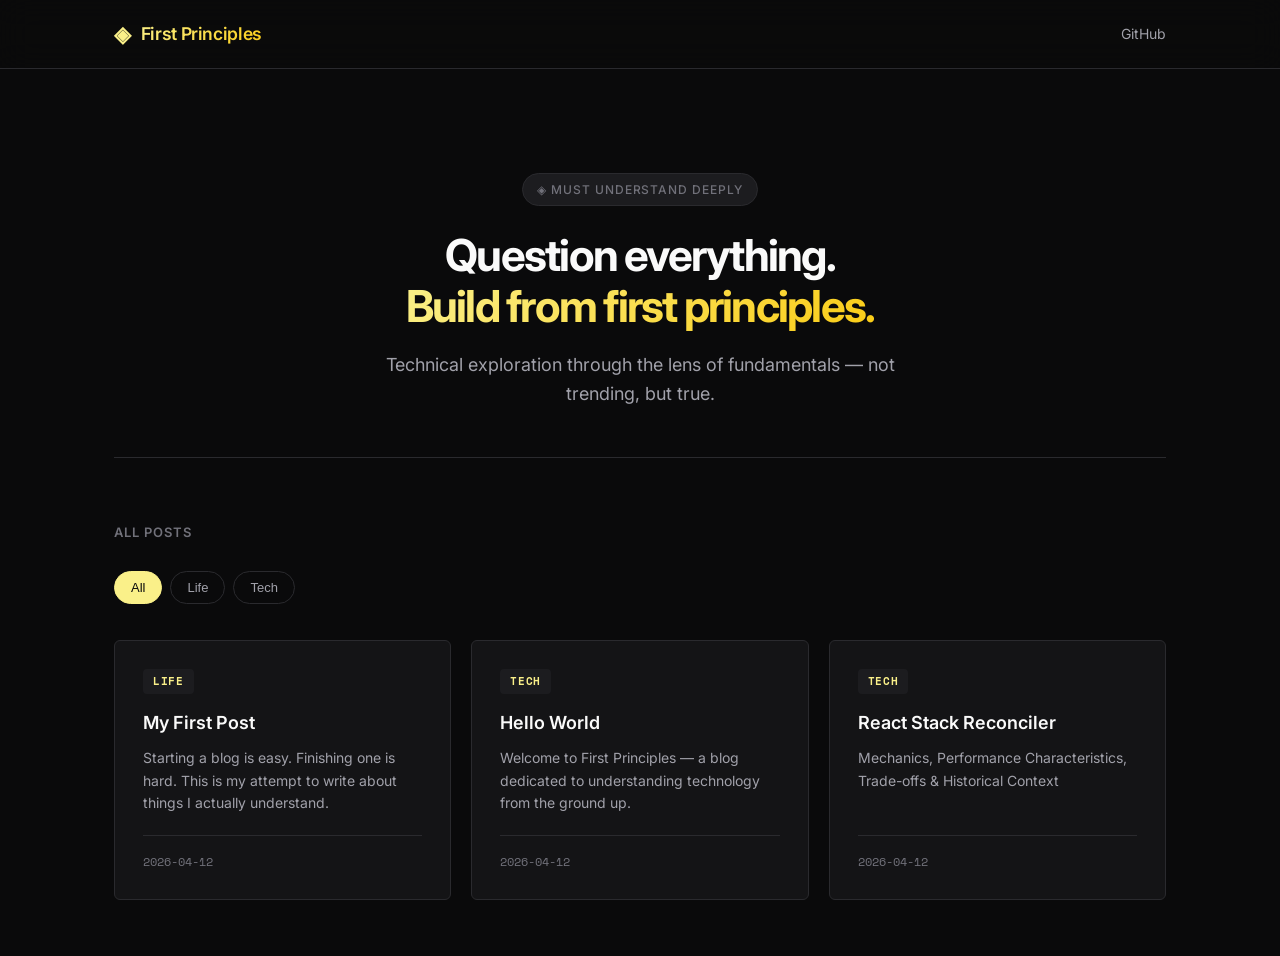
==== index.html @ 399dceea "Update code" ====
<!DOCTYPE html>
<html lang="en">
<head>
  <meta charset="UTF-8">
  <meta name="viewport" content="width=device-width, initial-scale=1.0">
  <title>First Principles — Deep Dive Blog</title>
  <link rel="preconnect" href="https://fonts.googleapis.com">
  <link rel="preconnect" href="https://fonts.gstatic.com" crossorigin>
  <link href="https://fonts.googleapis.com/css2?family=Inter:wght@400;500;600;700&family=Space+Mono:wght@400;700&display=swap" rel="stylesheet">
  <style>
    :root {
      --bg-primary: #0a0a0b;
      --bg-secondary: #141416;
      --bg-tertiary: #1c1c1f;
      --border-color: #2a2a2e;
      --text-primary: #fafafa;
      --text-secondary: #a1a1aa;
      --text-muted: #71717a;
      --accent: #faf089;
      --accent-secondary: #facc15;
      --radius: 6px;
      --transition: 0.2s ease;
    }
    * { box-sizing: border-box; margin: 0; padding: 0; }
    body {
      font-family: 'Inter', -apple-system, BlinkMacSystemFont, sans-serif;
      background: var(--bg-primary);
      color: var(--text-primary);
      line-height: 1.6;
      min-height: 100vh;
    }
    a { color: inherit; text-decoration: none; }

    header {
      background: rgba(10, 10, 11, 0.8);
      border-bottom: 1px solid var(--border-color);
      padding: 16px 0;
      position: sticky;
      top: 0;
      z-index: 100;
      backdrop-filter: blur(16px);
    }
    .header-inner {
      max-width: 1100px;
      margin: 0 auto;
      padding: 0 24px;
      display: flex;
      align-items: center;
      justify-content: space-between;
    }
    .logo {
      display: flex;
      align-items: center;
      gap: 10px;
      font-size: 1.1rem;
      font-weight: 600;
      letter-spacing: -0.02em;
    }
    .logo-icon {
      font-size: 1.4rem;
      color: var(--accent);
    }
    .logo-text {
      background: linear-gradient(135deg, var(--accent) 0%, var(--accent-secondary) 100%);
      -webkit-background-clip: text;
      -webkit-text-fill-color: transparent;
      background-clip: text;
    }
    .nav-links {
      display: flex;
      gap: 24px;
    }
    .nav-links a {
      font-size: 0.875rem;
      color: var(--text-secondary);
      transition: var(--transition);
    }
    .nav-links a:hover {
      color: var(--text-primary);
    }

    main {
      max-width: 1100px;
      margin: 0 auto;
      padding: 56px 24px;
    }

    .hero {
      text-align: center;
      margin-bottom: 64px;
      padding: 48px 0;
      border-bottom: 1px solid var(--border-color);
    }
    .hero-tag {
      display: inline-flex;
      align-items: center;
      gap: 8px;
      padding: 6px 14px;
      background: var(--bg-tertiary);
      border: 1px solid var(--border-color);
      border-radius: 100px;
      font-size: 0.75rem;
      font-weight: 500;
      color: var(--text-muted);
      text-transform: uppercase;
      letter-spacing: 0.08em;
      margin-bottom: 24px;
    }
    .hero h1 {
      font-size: 2.75rem;
      font-weight: 700;
      letter-spacing: -0.04em;
      line-height: 1.15;
      margin-bottom: 20px;
    }
    .hero h1 .highlight {
      background: linear-gradient(135deg, var(--accent) 0%, var(--accent-secondary) 100%);
      -webkit-background-clip: text;
      -webkit-text-fill-color: transparent;
      background-clip: text;
    }
    .hero p {
      color: var(--text-secondary);
      font-size: 1.125rem;
      max-width: 520px;
      margin: 0 auto;
    }

    .section-header {
      display: flex;
      align-items: center;
      justify-content: space-between;
      margin-bottom: 28px;
    }
    .section-header h2 {
      font-size: 0.8125rem;
      font-weight: 600;
      color: var(--text-muted);
      text-transform: uppercase;
      letter-spacing: 0.08em;
    }

    .filters {
      display: flex;
      flex-wrap: wrap;
      gap: 8px;
      margin-bottom: 36px;
    }
    .filter-btn {
      padding: 8px 16px;
      border: 1px solid var(--border-color);
      background: transparent;
      color: var(--text-secondary);
      border-radius: 100px;
      cursor: pointer;
      font-size: 0.8125rem;
      font-weight: 500;
      transition: var(--transition);
    }
    .filter-btn:hover {
      border-color: var(--text-secondary);
      color: var(--text-primary);
    }
    .filter-btn.active {
      background: var(--accent);
      border-color: var(--accent);
      color: var(--bg-primary);
    }

    .posts-grid {
      display: grid;
      grid-template-columns: repeat(auto-fill, minmax(320px, 1fr));
      gap: 20px;
    }

    .post-card {
      background: var(--bg-secondary);
      border: 1px solid var(--border-color);
      border-radius: var(--radius);
      padding: 28px;
      display: flex;
      flex-direction: column;
      transition: var(--transition);
      position: relative;
      cursor: pointer;
    }
    .post-card::after {
      content: '→';
      position: absolute;
      right: 24px;
      bottom: 28px;
      font-size: 1.25rem;
      color: var(--accent);
      opacity: 0;
      transform: translateX(-8px);
      transition: var(--transition);
    }
    .post-card:hover {
      border-color: var(--accent);
      transform: translateY(-2px);
    }
    .post-card:hover::after {
      opacity: 1;
      transform: translateX(0);
    }

    .post-card .category {
      display: inline-flex;
      align-items: center;
      padding: 4px 10px;
      background: var(--bg-tertiary);
      border-radius: 4px;
      font-size: 0.6875rem;
      font-weight: 600;
      color: var(--accent);
      text-transform: uppercase;
      letter-spacing: 0.06em;
      width: fit-content;
      margin-bottom: 16px;
      font-family: 'Space Mono', monospace;
    }
    .post-card h2 {
      font-size: 1.125rem;
      font-weight: 600;
      line-height: 1.4;
      margin-bottom: 12px;
      display: -webkit-box;
      -webkit-line-clamp: 2;
      -webkit-box-orient: vertical;
      overflow: hidden;
    }
    .post-card .excerpt {
      color: var(--text-secondary);
      font-size: 0.875rem;
      display: -webkit-box;
      -webkit-line-clamp: 3;
      -webkit-box-orient: vertical;
      overflow: hidden;
      flex-grow: 1;
    }
    .post-card .meta {
      display: flex;
      align-items: center;
      margin-top: 20px;
      padding-top: 16px;
      border-top: 1px solid var(--border-color);
      font-size: 0.75rem;
      color: var(--text-muted);
      font-family: 'Space Mono', monospace;
    }

    .empty-state {
      text-align: center;
      padding: 80px 20px;
      color: var(--text-muted);
    }

    footer {
      text-align: center;
      padding: 40px 24px;
      border-top: 1px solid var(--border-color);
      color: var(--text-muted);
      font-size: 0.8125rem;
    }

    @media (max-width: 640px) {
      .hero h1 { font-size: 1.875rem; }
      .posts-grid { grid-template-columns: 1fr; }
    }
  </style>

  <!-- Favicon (browser tab icon) -->
    <link rel="icon" href="icons/favicon.ico" type="image/x-icon" />
    <link rel="shortcut icon" href="icons/favicon.ico" type="image/x-icon" />

    <!-- PNG favicon alternatives (better for modern browsers) -->
    <link
      rel="icon"
      type="image/png"
      sizes="32x32"
      href="icons/favicon-32x32.png"
    />
    <link
      rel="icon"
      type="image/png"
      sizes="16x16"
      href="icons/favicon-16x16.png"
    />

    <!-- Apple Touch Icon (when saved to iOS home screen) -->
    <link
      rel="apple-touch-icon"
      sizes="180x180"
      href="icons/apple-touch-icon.png"
    />

    <!-- Android / PWA Icon -->
    <link rel="manifest" href="site.webmanifest" />
    <meta name="theme-color" content="#ffffff" />
</head>
<body>
  <header>
    <div class="header-inner">
      <a href="index.html" class="logo" data-link>
        <span class="logo-icon">◈</span>
        <span class="logo-text">First Principles</span>
      </a>
      <nav class="nav-links">
        <a href="https://github.com/TriBien" target="_blank" rel="noopener">GitHub</a>
      </nav>
    </div>
  </header>

  <main id="main"></main>

  <div id="footer"></div>

  <script src="posts.js"></script>
  <script>
    const POSTS = window.POSTS || [];
    const mainEl = document.getElementById('main');
    const categories = ['all', ...new Set(POSTS.map(p => p.category))];

    const state = {
      category: 'all',
      slug: null
    };

    function getPostBySlug(slug) {
      return POSTS.find(p => p.slug === slug);
    }

    function buildUrl(slug) {
      return slug ? `index.html?post=${slug}` : 'index.html';
    }

    function parseUrl() {
      const params = new URLSearchParams(window.location.search);
      return params.get('post');
    }

    async function loadPost(slug) {
      const post = getPostBySlug(slug);
      if (!post) {
        mainEl.innerHTML = '<div class="empty-state">Post not found</div>';
        return;
      }

      try {
        const response = await fetch(post.url);
        const html = await response.text();
        mainEl.innerHTML = html;
        window.scrollTo(0, 0);
      } catch (err) {
        mainEl.innerHTML = '<div class="empty-state">Failed to load post</div>';
        console.error('Load post error:', err);
      }
    }

    function renderFilters() {
      const filtersEl = document.getElementById('filters') || document.createElement('div');
      filtersEl.className = 'filters';
      filtersEl.id = 'filters';
      filtersEl.innerHTML = categories.map(c => 
        `<button class="filter-btn ${c === state.category ? 'active' : ''}" data-category="${c}">${c === 'all' ? 'All' : c}</button>`
      ).join('');
      filtersEl.addEventListener('click', handleFilterClick);
      return filtersEl;
    }

    function renderGrid() {
      const gridEl = document.createElement('div');
      gridEl.className = 'posts-grid';
      gridEl.id = 'grid';

      const filtered = state.category === 'all' 
        ? POSTS 
        : POSTS.filter(p => p.category === state.category);

      if (filtered.length === 0) {
        gridEl.innerHTML = '<div class="empty-state">No posts found</div>';
      } else {
        gridEl.innerHTML = filtered.map(post => `
          <div class="post-card" data-slug="${post.slug}">
            <span class="category">${post.category}</span>
            <h2>${post.title}</h2>
            <p class="excerpt">${post.excerpt || ''}</p>
            <div class="meta">${post.date}</div>
          </div>
        `).join('');
      }
      return gridEl;
    }

    function renderHome() {
      const hero = document.createElement('div');
      hero.className = 'hero';
      hero.innerHTML = `
        <div class="hero-tag">◈ Must Understand Deeply</div>
        <h1>Question everything.<br><span class="highlight">Build from first principles.</span></h1>
        <p>Technical exploration through the lens of fundamentals — not trending, but true.</p>
      `;

      const sectionHeader = document.createElement('div');
      sectionHeader.className = 'section-header';
      sectionHeader.innerHTML = '<h2>All Posts</h2>';

      mainEl.innerHTML = '';
      mainEl.appendChild(hero);
      mainEl.appendChild(sectionHeader);
      mainEl.appendChild(renderFilters());
      mainEl.appendChild(renderGrid());
    }

    function handleFilterClick(e) {
      if (!e.target.classList.contains('filter-btn')) return;
      state.category = e.target.dataset.category;
      renderHome();
    }

    function handleRouteChange() {
      const slug = parseUrl();
      state.slug = slug;
      if (slug) {
        loadPost(slug);
      } else {
        renderHome();
      }
    }

    document.addEventListener('click', (e) => {
      const logoLink = e.target.closest('.logo');
      if (logoLink) {
        e.preventDefault();
        history.pushState(null, '', buildUrl(null));
        state.category = 'all';
        handleRouteChange();
        return;
      }

      const postCard = e.target.closest('.post-card');
      if (postCard) {
        e.preventDefault();
        const slug = postCard.dataset.slug;
        history.pushState(null, '', buildUrl(slug));
        state.slug = slug;
        loadPost(slug);
      }

      const backLink = e.target.closest('.back-link');
      if (backLink) {
        e.preventDefault();
        history.pushState(null, '', buildUrl(null));
        state.slug = null;
        renderHome();
      }
    });

    window.addEventListener('popstate', handleRouteChange);

    handleRouteChange();
  </script>
</body>
</html>
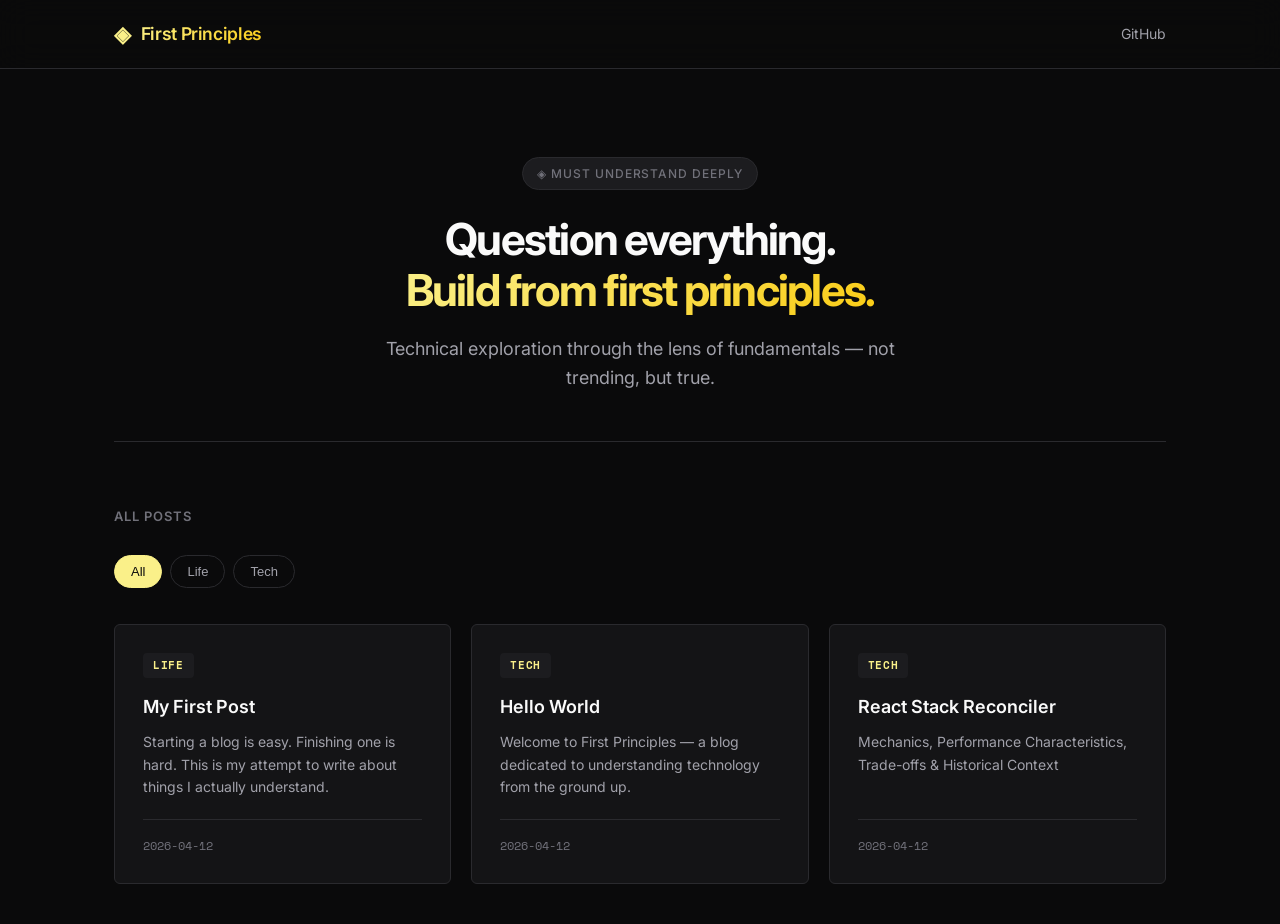
==== commit b8260731: "Remove useless files" ====
--- a/index.html
+++ b/index.html
@@ -1,275 +1,427 @@
-<!DOCTYPE html>
+<!doctype html>
 <html lang="en">
-<head>
-  <meta charset="UTF-8">
-  <meta name="viewport" content="width=device-width, initial-scale=1.0">
-  <title>First Principles — Deep Dive Blog</title>
-  <link rel="preconnect" href="https://fonts.googleapis.com">
-  <link rel="preconnect" href="https://fonts.gstatic.com" crossorigin>
-  <link href="https://fonts.googleapis.com/css2?family=Inter:wght@400;500;600;700&family=Space+Mono:wght@400;700&display=swap" rel="stylesheet">
-  <style>
-    :root {
-      --bg-primary: #0a0a0b;
-      --bg-secondary: #141416;
-      --bg-tertiary: #1c1c1f;
-      --border-color: #2a2a2e;
-      --text-primary: #fafafa;
-      --text-secondary: #a1a1aa;
-      --text-muted: #71717a;
-      --accent: #faf089;
-      --accent-secondary: #facc15;
-      --radius: 6px;
-      --transition: 0.2s ease;
-    }
-    * { box-sizing: border-box; margin: 0; padding: 0; }
-    body {
-      font-family: 'Inter', -apple-system, BlinkMacSystemFont, sans-serif;
-      background: var(--bg-primary);
-      color: var(--text-primary);
-      line-height: 1.6;
-      min-height: 100vh;
-    }
-    a { color: inherit; text-decoration: none; }
-
-    header {
-      background: rgba(10, 10, 11, 0.8);
-      border-bottom: 1px solid var(--border-color);
-      padding: 16px 0;
-      position: sticky;
-      top: 0;
-      z-index: 100;
-      backdrop-filter: blur(16px);
-    }
-    .header-inner {
-      max-width: 1100px;
-      margin: 0 auto;
-      padding: 0 24px;
-      display: flex;
-      align-items: center;
-      justify-content: space-between;
-    }
-    .logo {
-      display: flex;
-      align-items: center;
-      gap: 10px;
-      font-size: 1.1rem;
-      font-weight: 600;
-      letter-spacing: -0.02em;
-    }
-    .logo-icon {
-      font-size: 1.4rem;
-      color: var(--accent);
-    }
-    .logo-text {
-      background: linear-gradient(135deg, var(--accent) 0%, var(--accent-secondary) 100%);
-      -webkit-background-clip: text;
-      -webkit-text-fill-color: transparent;
-      background-clip: text;
-    }
-    .nav-links {
-      display: flex;
-      gap: 24px;
-    }
-    .nav-links a {
-      font-size: 0.875rem;
-      color: var(--text-secondary);
-      transition: var(--transition);
-    }
-    .nav-links a:hover {
-      color: var(--text-primary);
-    }
-
-    main {
-      max-width: 1100px;
-      margin: 0 auto;
-      padding: 56px 24px;
-    }
-
-    .hero {
-      text-align: center;
-      margin-bottom: 64px;
-      padding: 48px 0;
-      border-bottom: 1px solid var(--border-color);
-    }
-    .hero-tag {
-      display: inline-flex;
-      align-items: center;
-      gap: 8px;
-      padding: 6px 14px;
-      background: var(--bg-tertiary);
-      border: 1px solid var(--border-color);
-      border-radius: 100px;
-      font-size: 0.75rem;
-      font-weight: 500;
-      color: var(--text-muted);
-      text-transform: uppercase;
-      letter-spacing: 0.08em;
-      margin-bottom: 24px;
-    }
-    .hero h1 {
-      font-size: 2.75rem;
-      font-weight: 700;
-      letter-spacing: -0.04em;
-      line-height: 1.15;
-      margin-bottom: 20px;
-    }
-    .hero h1 .highlight {
-      background: linear-gradient(135deg, var(--accent) 0%, var(--accent-secondary) 100%);
-      -webkit-background-clip: text;
-      -webkit-text-fill-color: transparent;
-      background-clip: text;
-    }
-    .hero p {
-      color: var(--text-secondary);
-      font-size: 1.125rem;
-      max-width: 520px;
-      margin: 0 auto;
-    }
-
-    .section-header {
-      display: flex;
-      align-items: center;
-      justify-content: space-between;
-      margin-bottom: 28px;
-    }
-    .section-header h2 {
-      font-size: 0.8125rem;
-      font-weight: 600;
-      color: var(--text-muted);
-      text-transform: uppercase;
-      letter-spacing: 0.08em;
-    }
-
-    .filters {
-      display: flex;
-      flex-wrap: wrap;
-      gap: 8px;
-      margin-bottom: 36px;
-    }
-    .filter-btn {
-      padding: 8px 16px;
-      border: 1px solid var(--border-color);
-      background: transparent;
-      color: var(--text-secondary);
-      border-radius: 100px;
-      cursor: pointer;
-      font-size: 0.8125rem;
-      font-weight: 500;
-      transition: var(--transition);
-    }
-    .filter-btn:hover {
-      border-color: var(--text-secondary);
-      color: var(--text-primary);
-    }
-    .filter-btn.active {
-      background: var(--accent);
-      border-color: var(--accent);
-      color: var(--bg-primary);
-    }
-
-    .posts-grid {
-      display: grid;
-      grid-template-columns: repeat(auto-fill, minmax(320px, 1fr));
-      gap: 20px;
-    }
-
-    .post-card {
-      background: var(--bg-secondary);
-      border: 1px solid var(--border-color);
-      border-radius: var(--radius);
-      padding: 28px;
-      display: flex;
-      flex-direction: column;
-      transition: var(--transition);
-      position: relative;
-      cursor: pointer;
-    }
-    .post-card::after {
-      content: '→';
-      position: absolute;
-      right: 24px;
-      bottom: 28px;
-      font-size: 1.25rem;
-      color: var(--accent);
-      opacity: 0;
-      transform: translateX(-8px);
-      transition: var(--transition);
-    }
-    .post-card:hover {
-      border-color: var(--accent);
-      transform: translateY(-2px);
-    }
-    .post-card:hover::after {
-      opacity: 1;
-      transform: translateX(0);
-    }
-
-    .post-card .category {
-      display: inline-flex;
-      align-items: center;
-      padding: 4px 10px;
-      background: var(--bg-tertiary);
-      border-radius: 4px;
-      font-size: 0.6875rem;
-      font-weight: 600;
-      color: var(--accent);
-      text-transform: uppercase;
-      letter-spacing: 0.06em;
-      width: fit-content;
-      margin-bottom: 16px;
-      font-family: 'Space Mono', monospace;
-    }
-    .post-card h2 {
-      font-size: 1.125rem;
-      font-weight: 600;
-      line-height: 1.4;
-      margin-bottom: 12px;
-      display: -webkit-box;
-      -webkit-line-clamp: 2;
-      -webkit-box-orient: vertical;
-      overflow: hidden;
-    }
-    .post-card .excerpt {
-      color: var(--text-secondary);
-      font-size: 0.875rem;
-      display: -webkit-box;
-      -webkit-line-clamp: 3;
-      -webkit-box-orient: vertical;
-      overflow: hidden;
-      flex-grow: 1;
-    }
-    .post-card .meta {
-      display: flex;
-      align-items: center;
-      margin-top: 20px;
-      padding-top: 16px;
-      border-top: 1px solid var(--border-color);
-      font-size: 0.75rem;
-      color: var(--text-muted);
-      font-family: 'Space Mono', monospace;
-    }
-
-    .empty-state {
-      text-align: center;
-      padding: 80px 20px;
-      color: var(--text-muted);
-    }
-
-    footer {
-      text-align: center;
-      padding: 40px 24px;
-      border-top: 1px solid var(--border-color);
-      color: var(--text-muted);
-      font-size: 0.8125rem;
-    }
-
-    @media (max-width: 640px) {
-      .hero h1 { font-size: 1.875rem; }
-      .posts-grid { grid-template-columns: 1fr; }
-    }
-  </style>
-
-  <!-- Favicon (browser tab icon) -->
+  <head>
+    <meta charset="UTF-8" />
+    <meta name="viewport" content="width=device-width, initial-scale=1.0" />
+    <title>First Principles — Deep Dive Blog</title>
+    <link rel="preconnect" href="https://fonts.googleapis.com" />
+    <link rel="preconnect" href="https://fonts.gstatic.com" crossorigin />
+    <link
+      href="https://fonts.googleapis.com/css2?family=Inter:wght@400;500;600;700&family=Space+Mono:wght@400;700&display=swap"
+      rel="stylesheet"
+    />
+    <style>
+      :root {
+        --bg-primary: #0a0a0b;
+        --bg-secondary: #141416;
+        --bg-tertiary: #1c1c1f;
+        --border-color: #2a2a2e;
+        --text-primary: #fafafa;
+        --text-secondary: #a1a1aa;
+        --text-muted: #71717a;
+        --accent: #faf089;
+        --accent-secondary: #facc15;
+        --radius: 6px;
+        --transition: 0.2s ease;
+      }
+      * {
+        box-sizing: border-box;
+        margin: 0;
+        padding: 0;
+      }
+      body {
+        font-family:
+          "Inter",
+          -apple-system,
+          BlinkMacSystemFont,
+          sans-serif;
+        background: var(--bg-primary);
+        color: var(--text-primary);
+        line-height: 1.6;
+        min-height: 100vh;
+      }
+      a {
+        color: inherit;
+        text-decoration: none;
+      }
+
+      header {
+        background: rgba(10, 10, 11, 0.8);
+        border-bottom: 1px solid var(--border-color);
+        padding: 16px 0;
+        position: sticky;
+        top: 0;
+        z-index: 100;
+        backdrop-filter: blur(16px);
+      }
+      .header-inner {
+        max-width: 1100px;
+        margin: 0 auto;
+        padding: 0 24px;
+        display: flex;
+        align-items: center;
+        justify-content: space-between;
+      }
+      .logo {
+        display: flex;
+        align-items: center;
+        gap: 10px;
+        font-size: 1.1rem;
+        font-weight: 600;
+        letter-spacing: -0.02em;
+      }
+      .logo-icon {
+        font-size: 1.4rem;
+        color: var(--accent);
+      }
+      .logo-text {
+        background: linear-gradient(
+          135deg,
+          var(--accent) 0%,
+          var(--accent-secondary) 100%
+        );
+        -webkit-background-clip: text;
+        -webkit-text-fill-color: transparent;
+        background-clip: text;
+      }
+      .nav-links {
+        display: flex;
+        gap: 24px;
+      }
+      .nav-links a {
+        font-size: 0.875rem;
+        color: var(--text-secondary);
+        transition: var(--transition);
+      }
+      .nav-links a:hover {
+        color: var(--text-primary);
+      }
+
+      main {
+        max-width: 1100px;
+        margin: 0 auto;
+        padding: 56px 24px;
+      }
+
+      .hero {
+        text-align: center;
+        margin-bottom: 64px;
+        padding: 48px 0;
+        border-bottom: 1px solid var(--border-color);
+      }
+      .hero-tag {
+        display: inline-flex;
+        align-items: center;
+        gap: 8px;
+        padding: 6px 14px;
+        background: var(--bg-tertiary);
+        border: 1px solid var(--border-color);
+        border-radius: 100px;
+        font-size: 0.75rem;
+        font-weight: 500;
+        color: var(--text-muted);
+        text-transform: uppercase;
+        letter-spacing: 0.08em;
+        margin-bottom: 24px;
+      }
+      .hero h1 {
+        font-size: 2.75rem;
+        font-weight: 700;
+        letter-spacing: -0.04em;
+        line-height: 1.15;
+        margin-bottom: 20px;
+      }
+      .hero h1 .highlight {
+        background: linear-gradient(
+          135deg,
+          var(--accent) 0%,
+          var(--accent-secondary) 100%
+        );
+        -webkit-background-clip: text;
+        -webkit-text-fill-color: transparent;
+        background-clip: text;
+      }
+      .hero p {
+        color: var(--text-secondary);
+        font-size: 1.125rem;
+        max-width: 520px;
+        margin: 0 auto;
+      }
+
+      .section-header {
+        display: flex;
+        align-items: center;
+        justify-content: space-between;
+        margin-bottom: 28px;
+      }
+      .section-header h2 {
+        font-size: 0.8125rem;
+        font-weight: 600;
+        color: var(--text-muted);
+        text-transform: uppercase;
+        letter-spacing: 0.08em;
+      }
+
+      .filters {
+        display: flex;
+        flex-wrap: wrap;
+        gap: 8px;
+        margin-bottom: 36px;
+      }
+      .filter-btn {
+        padding: 8px 16px;
+        border: 1px solid var(--border-color);
+        background: transparent;
+        color: var(--text-secondary);
+        border-radius: 100px;
+        cursor: pointer;
+        font-size: 0.8125rem;
+        font-weight: 500;
+        transition: var(--transition);
+      }
+      .filter-btn:hover {
+        border-color: var(--text-secondary);
+        color: var(--text-primary);
+      }
+      .filter-btn.active {
+        background: var(--accent);
+        border-color: var(--accent);
+        color: var(--bg-primary);
+      }
+
+      .posts-grid {
+        display: grid;
+        grid-template-columns: repeat(auto-fill, minmax(320px, 1fr));
+        gap: 20px;
+      }
+
+      .post-card {
+        background: var(--bg-secondary);
+        border: 1px solid var(--border-color);
+        border-radius: var(--radius);
+        padding: 28px;
+        display: flex;
+        flex-direction: column;
+        transition: var(--transition);
+        position: relative;
+        cursor: pointer;
+      }
+      .post-card::after {
+        content: "→";
+        position: absolute;
+        right: 24px;
+        bottom: 28px;
+        font-size: 1.25rem;
+        color: var(--accent);
+        opacity: 0;
+        transform: translateX(-8px);
+        transition: var(--transition);
+      }
+      .post-card:hover {
+        border-color: var(--accent);
+        transform: translateY(-2px);
+      }
+      .post-card:hover::after {
+        opacity: 1;
+        transform: translateX(0);
+      }
+
+      .post-card .category {
+        display: inline-flex;
+        align-items: center;
+        padding: 4px 10px;
+        background: var(--bg-tertiary);
+        border-radius: 4px;
+        font-size: 0.6875rem;
+        font-weight: 600;
+        color: var(--accent);
+        text-transform: uppercase;
+        letter-spacing: 0.06em;
+        width: fit-content;
+        margin-bottom: 16px;
+        font-family: "Space Mono", monospace;
+      }
+      .post-card h2 {
+        font-size: 1.125rem;
+        font-weight: 600;
+        line-height: 1.4;
+        margin-bottom: 12px;
+        display: -webkit-box;
+        -webkit-line-clamp: 2;
+        -webkit-box-orient: vertical;
+        overflow: hidden;
+      }
+      .post-card .excerpt {
+        color: var(--text-secondary);
+        font-size: 0.875rem;
+        display: -webkit-box;
+        -webkit-line-clamp: 3;
+        -webkit-box-orient: vertical;
+        overflow: hidden;
+        flex-grow: 1;
+      }
+      .post-card .meta {
+        display: flex;
+        align-items: center;
+        margin-top: 20px;
+        padding-top: 16px;
+        border-top: 1px solid var(--border-color);
+        font-size: 0.75rem;
+        color: var(--text-muted);
+        font-family: "Space Mono", monospace;
+      }
+
+      .empty-state {
+        text-align: center;
+        padding: 80px 20px;
+        color: var(--text-muted);
+      }
+
+      footer {
+        text-align: center;
+        padding: 40px 24px;
+        border-top: 1px solid var(--border-color);
+        color: var(--text-muted);
+        font-size: 0.8125rem;
+      }
+
+      .back-link {
+        display: inline-flex;
+        align-items: center;
+        gap: 8px;
+        margin-bottom: 32px;
+        font-size: 0.875rem;
+        color: var(--text-secondary);
+        transition: color 0.2s;
+      }
+
+      .back-link:hover {
+        color: var(--accent);
+      }
+
+      .post-header {
+        margin-bottom: 40px;
+        padding-bottom: 32px;
+        border-bottom: 1px solid var(--border-color);
+      }
+      .post-header .category {
+        display: inline-flex;
+        align-items: center;
+        padding: 4px 10px;
+        background: var(--bg-tertiary);
+        border-radius: 4px;
+        font-size: 0.6875rem;
+        font-weight: 600;
+        color: var(--accent);
+        text-transform: uppercase;
+        letter-spacing: 0.06em;
+        margin-bottom: 16px;
+        font-family: "Space Mono", monospace;
+      }
+      .post-header h1 {
+        font-size: 2rem;
+        font-weight: 700;
+        letter-spacing: -0.03em;
+        line-height: 1.2;
+        margin-bottom: 16px;
+      }
+      .post-header .meta {
+        display: flex;
+        gap: 16px;
+        font-size: 0.8125rem;
+        color: var(--text-muted);
+        font-family: "Space Mono", monospace;
+      }
+
+      .content {
+        font-size: 1.0625rem;
+        color: var(--text-secondary);
+      }
+      .content p {
+        margin-bottom: 1.5em;
+      }
+      .content h2 {
+        font-size: 1.375rem;
+        font-weight: 600;
+        color: var(--text-primary);
+        margin: 2em 0 1em;
+      }
+      .content h3 {
+        font-size: 1.125rem;
+        font-weight: 600;
+        color: var(--text-primary);
+        margin: 1.5em 0 0.75em;
+      }
+      .content ul,
+      .content ol {
+        margin-bottom: 1.5em;
+        padding-left: 1.5em;
+      }
+      .content li {
+        margin-bottom: 0.5em;
+      }
+      .content code {
+        font-family: "Space Mono", monospace;
+        background: var(--bg-tertiary);
+        padding: 2px 6px;
+        border-radius: 4px;
+        font-size: 0.875em;
+      }
+      .content pre {
+        background: var(--bg-secondary);
+        border: 1px solid var(--border-color);
+        border-radius: var(--radius);
+        padding: 20px;
+        overflow-x: auto;
+        margin: 1.5em 0;
+      }
+      .content pre code {
+        background: none;
+        padding: 0;
+      }
+      .content blockquote {
+        border-left: 3px solid var(--accent);
+        padding-left: 20px;
+        margin: 1.5em 0;
+        font-style: italic;
+        color: var(--text-muted);
+      }
+      .content a {
+        color: var(--accent);
+        border-bottom: 1px solid transparent;
+        transition: border-color 0.2s;
+      }
+      .content a:hover {
+        border-bottom-color: var(--accent);
+      }
+      .content img {
+        max-width: 100%;
+        border-radius: var(--radius);
+        margin: 1.5em 0;
+      }
+      .content hr {
+        border: none;
+        border-top: 1px solid var(--border-color);
+        margin: 2em 0;
+      }
+
+      main {
+        /* max-width: 720px; */
+        margin: 0 auto;
+        padding: 40px 24px;
+      }
+
+      @media (max-width: 640px) {
+        .hero h1 {
+          font-size: 1.875rem;
+        }
+        .posts-grid {
+          grid-template-columns: 1fr;
+        }
+      }
+    </style>
+
+    <!-- Favicon (browser tab icon) -->
     <link rel="icon" href="icons/favicon.ico" type="image/x-icon" />
     <link rel="shortcut icon" href="icons/favicon.ico" type="image/x-icon" />
 
@@ -297,168 +449,182 @@
     <!-- Android / PWA Icon -->
     <link rel="manifest" href="site.webmanifest" />
     <meta name="theme-color" content="#ffffff" />
-</head>
-<body>
-  <header>
-    <div class="header-inner">
-      <a href="index.html" class="logo" data-link>
-        <span class="logo-icon">◈</span>
-        <span class="logo-text">First Principles</span>
-      </a>
-      <nav class="nav-links">
-        <a href="https://github.com/TriBien" target="_blank" rel="noopener">GitHub</a>
-      </nav>
-    </div>
-  </header>
-
-  <main id="main"></main>
-
-  <div id="footer"></div>
-
-  <script src="posts.js"></script>
-  <script>
-    const POSTS = window.POSTS || [];
-    const mainEl = document.getElementById('main');
-    const categories = ['all', ...new Set(POSTS.map(p => p.category))];
-
-    const state = {
-      category: 'all',
-      slug: null
-    };
-
-    function getPostBySlug(slug) {
-      return POSTS.find(p => p.slug === slug);
-    }
-
-    function buildUrl(slug) {
-      return slug ? `index.html?post=${slug}` : 'index.html';
-    }
-
-    function parseUrl() {
-      const params = new URLSearchParams(window.location.search);
-      return params.get('post');
-    }
-
-    async function loadPost(slug) {
-      const post = getPostBySlug(slug);
-      if (!post) {
-        mainEl.innerHTML = '<div class="empty-state">Post not found</div>';
-        return;
-      }
-
-      try {
-        const response = await fetch(post.url);
-        const html = await response.text();
-        mainEl.innerHTML = html;
-        window.scrollTo(0, 0);
-      } catch (err) {
-        mainEl.innerHTML = '<div class="empty-state">Failed to load post</div>';
-        console.error('Load post error:', err);
-      }
-    }
-
-    function renderFilters() {
-      const filtersEl = document.getElementById('filters') || document.createElement('div');
-      filtersEl.className = 'filters';
-      filtersEl.id = 'filters';
-      filtersEl.innerHTML = categories.map(c => 
-        `<button class="filter-btn ${c === state.category ? 'active' : ''}" data-category="${c}">${c === 'all' ? 'All' : c}</button>`
-      ).join('');
-      filtersEl.addEventListener('click', handleFilterClick);
-      return filtersEl;
-    }
-
-    function renderGrid() {
-      const gridEl = document.createElement('div');
-      gridEl.className = 'posts-grid';
-      gridEl.id = 'grid';
-
-      const filtered = state.category === 'all' 
-        ? POSTS 
-        : POSTS.filter(p => p.category === state.category);
-
-      if (filtered.length === 0) {
-        gridEl.innerHTML = '<div class="empty-state">No posts found</div>';
-      } else {
-        gridEl.innerHTML = filtered.map(post => `
+  </head>
+  <body>
+    <header>
+      <div class="header-inner">
+        <a href="index.html" class="logo" data-link>
+          <span class="logo-icon">◈</span>
+          <span class="logo-text">First Principles</span>
+        </a>
+        <nav class="nav-links">
+          <a href="https://github.com/TriBien" target="_blank" rel="noopener"
+            >GitHub</a
+          >
+        </nav>
+      </div>
+    </header>
+
+    <main id="main"></main>
+
+    <div id="footer"></div>
+
+    <script src="posts.js"></script>
+    <script>
+      const POSTS = window.POSTS || [];
+      const mainEl = document.getElementById("main");
+      const categories = ["all", ...new Set(POSTS.map((p) => p.category))];
+
+      const state = {
+        category: "all",
+        slug: null,
+      };
+
+      function getPostBySlug(slug) {
+        return POSTS.find((p) => p.slug === slug);
+      }
+
+      function buildUrl(slug) {
+        return slug ? `./?post=${slug}` : "index.html";
+      }
+
+      function parseUrl() {
+        const params = new URLSearchParams(window.location.search);
+        return params.get("post");
+      }
+
+      async function loadPost(slug) {
+        const post = getPostBySlug(slug);
+        if (!post) {
+          mainEl.innerHTML = '<div class="empty-state">Post not found</div>';
+          return;
+        }
+
+        try {
+          const response = await fetch(post.url);
+          const html = await response.text();
+          mainEl.innerHTML = html;
+          window.scrollTo(0, 0);
+        } catch (err) {
+          mainEl.innerHTML =
+            '<div class="empty-state">Failed to load post</div>';
+          console.error("Load post error:", err);
+        }
+      }
+
+      function renderFilters() {
+        const filtersEl =
+          document.getElementById("filters") || document.createElement("div");
+        filtersEl.className = "filters";
+        filtersEl.id = "filters";
+        filtersEl.innerHTML = categories
+          .map(
+            (c) =>
+              `<button class="filter-btn ${c === state.category ? "active" : ""}" data-category="${c}">${c === "all" ? "All" : c}</button>`,
+          )
+          .join("");
+        filtersEl.addEventListener("click", handleFilterClick);
+        return filtersEl;
+      }
+
+      function renderGrid() {
+        const gridEl = document.createElement("div");
+        gridEl.className = "posts-grid";
+        gridEl.id = "grid";
+
+        const filtered =
+          state.category === "all"
+            ? POSTS
+            : POSTS.filter((p) => p.category === state.category);
+
+        if (filtered.length === 0) {
+          gridEl.innerHTML = '<div class="empty-state">No posts found</div>';
+        } else {
+          gridEl.innerHTML = filtered
+            .map(
+              (post) => `
           <div class="post-card" data-slug="${post.slug}">
             <span class="category">${post.category}</span>
             <h2>${post.title}</h2>
-            <p class="excerpt">${post.excerpt || ''}</p>
+            <p class="excerpt">${post.excerpt || ""}</p>
             <div class="meta">${post.date}</div>
           </div>
-        `).join('');
-      }
-      return gridEl;
-    }
-
-    function renderHome() {
-      const hero = document.createElement('div');
-      hero.className = 'hero';
-      hero.innerHTML = `
+        `,
+            )
+            .join("");
+        }
+        return gridEl;
+      }
+
+      function renderHome() {
+        const hero = document.createElement("div");
+        hero.className = "hero";
+        hero.innerHTML = `
         <div class="hero-tag">◈ Must Understand Deeply</div>
         <h1>Question everything.<br><span class="highlight">Build from first principles.</span></h1>
         <p>Technical exploration through the lens of fundamentals — not trending, but true.</p>
       `;
 
-      const sectionHeader = document.createElement('div');
-      sectionHeader.className = 'section-header';
-      sectionHeader.innerHTML = '<h2>All Posts</h2>';
-
-      mainEl.innerHTML = '';
-      mainEl.appendChild(hero);
-      mainEl.appendChild(sectionHeader);
-      mainEl.appendChild(renderFilters());
-      mainEl.appendChild(renderGrid());
-    }
-
-    function handleFilterClick(e) {
-      if (!e.target.classList.contains('filter-btn')) return;
-      state.category = e.target.dataset.category;
-      renderHome();
-    }
-
-    function handleRouteChange() {
-      const slug = parseUrl();
-      state.slug = slug;
-      if (slug) {
-        loadPost(slug);
-      } else {
+        const sectionHeader = document.createElement("div");
+        sectionHeader.className = "section-header";
+        sectionHeader.innerHTML = "<h2>All Posts</h2>";
+
+        mainEl.innerHTML = "";
+        mainEl.appendChild(hero);
+        mainEl.appendChild(sectionHeader);
+        mainEl.appendChild(renderFilters());
+        mainEl.appendChild(renderGrid());
+      }
+
+      function handleFilterClick(e) {
+        if (!e.target.classList.contains("filter-btn")) return;
+        state.category = e.target.dataset.category;
         renderHome();
       }
-    }
-
-    document.addEventListener('click', (e) => {
-      const logoLink = e.target.closest('.logo');
-      if (logoLink) {
-        e.preventDefault();
-        history.pushState(null, '', buildUrl(null));
-        state.category = 'all';
-        handleRouteChange();
-        return;
-      }
-
-      const postCard = e.target.closest('.post-card');
-      if (postCard) {
-        e.preventDefault();
-        const slug = postCard.dataset.slug;
-        history.pushState(null, '', buildUrl(slug));
+
+      function handleRouteChange() {
+        const slug = parseUrl();
         state.slug = slug;
-        loadPost(slug);
-      }
-
-      const backLink = e.target.closest('.back-link');
-      if (backLink) {
-        e.preventDefault();
-        history.pushState(null, '', buildUrl(null));
-        state.slug = null;
-        renderHome();
-      }
-    });
-
-    window.addEventListener('popstate', handleRouteChange);
-
-    handleRouteChange();
-  </script>
-</body>
-</html>+
+        console.log("slug: ", slug);
+        if (slug) {
+          loadPost(slug);
+        } else {
+          renderHome();
+        }
+      }
+
+      document.addEventListener("click", (e) => {
+        const logoLink = e.target.closest(".logo");
+        if (logoLink) {
+          e.preventDefault();
+          history.pushState(null, "", buildUrl(null));
+          state.category = "all";
+          handleRouteChange();
+          return;
+        }
+
+        const postCard = e.target.closest(".post-card");
+        if (postCard) {
+          e.preventDefault();
+          const slug = postCard.dataset.slug;
+          history.pushState(null, "", buildUrl(slug));
+          state.slug = slug;
+          loadPost(slug);
+        }
+
+        const backLink = e.target.closest(".back-link");
+        if (backLink) {
+          e.preventDefault();
+          history.pushState(null, "", buildUrl(null));
+          state.slug = null;
+          renderHome();
+        }
+      });
+
+      window.addEventListener("popstate", handleRouteChange);
+
+      handleRouteChange();
+    </script>
+  </body>
+</html>
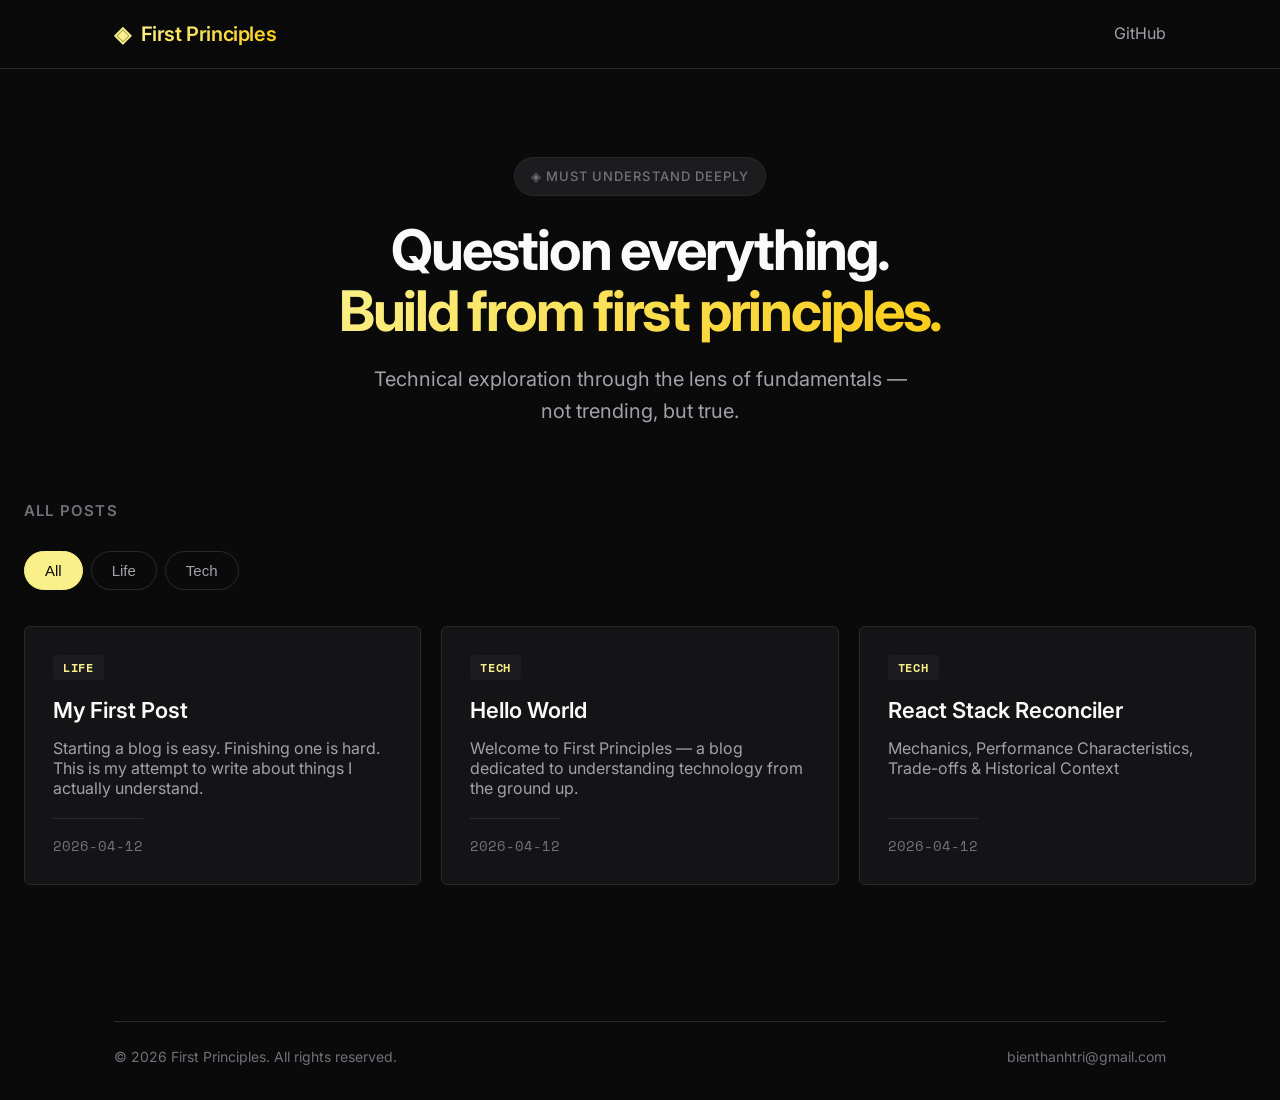
==== commit 3b11b36a: "Update index" ====
--- a/index.html
+++ b/index.html
@@ -23,18 +23,35 @@
         --accent-secondary: #facc15;
         --radius: 6px;
         --transition: 0.2s ease;
+        color-scheme: dark;
       }
       * {
         box-sizing: border-box;
         margin: 0;
         padding: 0;
       }
+      :focus-visible {
+        outline: 2px solid var(--accent);
+        outline-offset: 2px;
+      }
+      
+      @media (prefers-reduced-motion: reduce) {
+        *,
+        *::before,
+        *::after {
+          animation-duration: 0.01ms !important;
+          animation-iteration-count: 1 !important;
+          transition-duration: 0.01ms !important;
+        }
+      }
+      :root {
+        --font-sans: "Inter", -apple-system, BlinkMacSystemFont, sans-serif;
+        --font-mono: "Space Mono", monospace;
+        --base-size: 17px;
+      }
       body {
-        font-family:
-          "Inter",
-          -apple-system,
-          BlinkMacSystemFont,
-          sans-serif;
+        font-family: var(--font-sans);
+        font-size: var(--base-size);
         background: var(--bg-primary);
         color: var(--text-primary);
         line-height: 1.6;
@@ -66,7 +83,7 @@
         display: flex;
         align-items: center;
         gap: 10px;
-        font-size: 1.1rem;
+        font-size: 1.25rem;
         font-weight: 600;
         letter-spacing: -0.02em;
       }
@@ -89,7 +106,7 @@
         gap: 24px;
       }
       .nav-links a {
-        font-size: 0.875rem;
+        font-size: 1rem;
         color: var(--text-secondary);
         transition: var(--transition);
       }
@@ -98,26 +115,25 @@
       }
 
       main {
-        max-width: 1100px;
+        max-width: 1300px;
         margin: 0 auto;
         padding: 56px 24px;
       }
 
       .hero {
         text-align: center;
-        margin-bottom: 64px;
+        margin-bottom: 24px;
         padding: 48px 0;
-        border-bottom: 1px solid var(--border-color);
       }
       .hero-tag {
         display: inline-flex;
         align-items: center;
         gap: 8px;
-        padding: 6px 14px;
+        padding: 8px 16px;
         background: var(--bg-tertiary);
         border: 1px solid var(--border-color);
         border-radius: 100px;
-        font-size: 0.75rem;
+        font-size: 0.8125rem;
         font-weight: 500;
         color: var(--text-muted);
         text-transform: uppercase;
@@ -125,11 +141,12 @@
         margin-bottom: 24px;
       }
       .hero h1 {
-        font-size: 2.75rem;
+        font-size: 3.5rem;
         font-weight: 700;
         letter-spacing: -0.04em;
-        line-height: 1.15;
+        line-height: 1.1;
         margin-bottom: 20px;
+        text-wrap: balance;
       }
       .hero h1 .highlight {
         background: linear-gradient(
@@ -143,8 +160,8 @@
       }
       .hero p {
         color: var(--text-secondary);
-        font-size: 1.125rem;
-        max-width: 520px;
+        font-size: 1.25rem;
+        max-width: 560px;
         margin: 0 auto;
       }
 
@@ -155,7 +172,7 @@
         margin-bottom: 28px;
       }
       .section-header h2 {
-        font-size: 0.8125rem;
+        font-size: 0.9375rem;
         font-weight: 600;
         color: var(--text-muted);
         text-transform: uppercase;
@@ -169,13 +186,13 @@
         margin-bottom: 36px;
       }
       .filter-btn {
-        padding: 8px 16px;
+        padding: 10px 20px;
         border: 1px solid var(--border-color);
         background: transparent;
         color: var(--text-secondary);
         border-radius: 100px;
         cursor: pointer;
-        font-size: 0.8125rem;
+        font-size: 0.9375rem;
         font-weight: 500;
         transition: var(--transition);
       }
@@ -202,9 +219,13 @@
         padding: 28px;
         display: flex;
         flex-direction: column;
-        transition: var(--transition);
+        transition: border-color 0.2s ease, transform 0.2s ease;
         position: relative;
         cursor: pointer;
+        width: 100%;
+        text-align: left;
+        font-family: inherit;
+        color: inherit;
       }
       .post-card::after {
         content: "→";
@@ -232,19 +253,19 @@
         padding: 4px 10px;
         background: var(--bg-tertiary);
         border-radius: 4px;
-        font-size: 0.6875rem;
+        font-size: 0.75rem;
         font-weight: 600;
         color: var(--accent);
         text-transform: uppercase;
         letter-spacing: 0.06em;
         width: fit-content;
         margin-bottom: 16px;
-        font-family: "Space Mono", monospace;
+        font-family: var(--font-mono);
       }
       .post-card h2 {
-        font-size: 1.125rem;
+        font-size: 1.375rem;
         font-weight: 600;
-        line-height: 1.4;
+        line-height: 1.35;
         margin-bottom: 12px;
         display: -webkit-box;
         -webkit-line-clamp: 2;
@@ -253,7 +274,7 @@
       }
       .post-card .excerpt {
         color: var(--text-secondary);
-        font-size: 0.875rem;
+        font-size: 1rem;
         display: -webkit-box;
         -webkit-line-clamp: 3;
         -webkit-box-orient: vertical;
@@ -266,9 +287,9 @@
         margin-top: 20px;
         padding-top: 16px;
         border-top: 1px solid var(--border-color);
-        font-size: 0.75rem;
-        color: var(--text-muted);
-        font-family: "Space Mono", monospace;
+        font-size: 0.875rem;
+        color: var(--text-muted);
+        font-family: var(--font-mono);
       }
 
       .empty-state {
@@ -278,11 +299,83 @@
       }
 
       footer {
-        text-align: center;
-        padding: 40px 24px;
+        max-width: 1100px;
+        margin: 0 auto;
+        padding: 48px 24px 32px;
+      }
+      .footer-inner {
+        display: grid;
+        grid-template-columns: 2fr 1fr 1fr;
+        gap: 48px;
+      }
+      .footer-brand {
+        display: flex;
+        flex-direction: column;
+        gap: 16px;
+      }
+      .footer-brand .logo {
+        font-size: 1.125rem;
+      }
+      .footer-brand p {
+        color: var(--text-muted);
+        font-size: 0.9375rem;
+        line-height: 1.6;
+        max-width: 280px;
+      }
+      .footer-col h4 {
+        font-size: 0.8125rem;
+        font-weight: 600;
+        color: var(--text-secondary);
+        text-transform: uppercase;
+        letter-spacing: 0.06em;
+        margin-bottom: 16px;
+      }
+      .footer-col ul {
+        list-style: none;
+        display: flex;
+        flex-direction: column;
+        gap: 12px;
+      }
+      .footer-col a {
+        color: var(--text-muted);
+        font-size: 0.9375rem;
+        transition: color 0.2s;
+      }
+      .footer-col a:hover {
+        color: var(--accent);
+      }
+      .footer-bottom {
+        display: flex;
+        align-items: center;
+        justify-content: space-between;
+        margin-top: 48px;
+        padding-top: 24px;
         border-top: 1px solid var(--border-color);
-        color: var(--text-muted);
-        font-size: 0.8125rem;
+        font-size: 0.875rem;
+        color: var(--text-muted);
+      }
+      .footer-bottom .social {
+        display: flex;
+        gap: 16px;
+      }
+      .footer-bottom .social a {
+        color: var(--text-muted);
+        font-size: 1.125rem;
+        transition: color 0.2s;
+      }
+      .footer-bottom .social a:hover {
+        color: var(--accent);
+      }
+      @media (max-width: 640px) {
+        .footer-inner {
+          grid-template-columns: 1fr;
+          gap: 32px;
+        }
+        .footer-bottom {
+          flex-direction: column;
+          gap: 16px;
+          text-align: center;
+        }
       }
 
       .back-link {
@@ -310,44 +403,45 @@
         padding: 4px 10px;
         background: var(--bg-tertiary);
         border-radius: 4px;
-        font-size: 0.6875rem;
+        font-size: 0.75rem;
         font-weight: 600;
         color: var(--accent);
         text-transform: uppercase;
         letter-spacing: 0.06em;
         margin-bottom: 16px;
-        font-family: "Space Mono", monospace;
+        font-family: var(--font-mono);
       }
       .post-header h1 {
-        font-size: 2rem;
+        font-size: 2.5rem;
         font-weight: 700;
         letter-spacing: -0.03em;
         line-height: 1.2;
         margin-bottom: 16px;
+        scroll-margin-top: 80px;
       }
       .post-header .meta {
         display: flex;
         gap: 16px;
-        font-size: 0.8125rem;
-        color: var(--text-muted);
-        font-family: "Space Mono", monospace;
+        font-size: 0.9375rem;
+        color: var(--text-muted);
+        font-family: var(--font-mono);
       }
 
       .content {
-        font-size: 1.0625rem;
+        font-size: 1.1875rem;
         color: var(--text-secondary);
       }
       .content p {
         margin-bottom: 1.5em;
       }
       .content h2 {
-        font-size: 1.375rem;
+        font-size: 1.625rem;
         font-weight: 600;
         color: var(--text-primary);
         margin: 2em 0 1em;
       }
       .content h3 {
-        font-size: 1.125rem;
+        font-size: 1.25rem;
         font-weight: 600;
         color: var(--text-primary);
         margin: 1.5em 0 0.75em;
@@ -361,7 +455,7 @@
         margin-bottom: 0.5em;
       }
       .content code {
-        font-family: "Space Mono", monospace;
+        font-family: var(--font-mono);
         background: var(--bg-tertiary);
         padding: 2px 6px;
         border-radius: 4px;
@@ -412,11 +506,23 @@
       }
 
       @media (max-width: 640px) {
+        :root {
+          --base-size: 16px;
+        }
         .hero h1 {
-          font-size: 1.875rem;
+          font-size: 2.25rem;
         }
         .posts-grid {
           grid-template-columns: 1fr;
+        }
+        .post-header h1 {
+          font-size: 1.75rem;
+        }
+        .content {
+          font-size: 1.0625rem;
+        }
+        .nav-links a {
+          font-size: 0.9375rem;
         }
       }
     </style>
@@ -448,13 +554,13 @@
 
     <!-- Android / PWA Icon -->
     <link rel="manifest" href="site.webmanifest" />
-    <meta name="theme-color" content="#ffffff" />
+    <meta name="theme-color" content="#0a0a0b" />
   </head>
   <body>
     <header>
       <div class="header-inner">
-        <a href="index.html" class="logo" data-link>
-          <span class="logo-icon">◈</span>
+        <a href="index.html" class="logo" data-link aria-label="First Principles - Home">
+          <span class="logo-icon" aria-hidden="true">◈</span>
           <span class="logo-text">First Principles</span>
         </a>
         <nav class="nav-links">
@@ -467,7 +573,12 @@
 
     <main id="main"></main>
 
-    <div id="footer"></div>
+    <footer class="footer">
+      <div class="footer-bottom">
+        <span>&copy; 2026 First Principles. All rights reserved.</span>
+        <span>bienthanhtri@gmail.com</span>
+      </div>
+    </footer>
 
     <script src="posts.js"></script>
     <script>
@@ -520,10 +631,9 @@
         filtersEl.innerHTML = categories
           .map(
             (c) =>
-              `<button class="filter-btn ${c === state.category ? "active" : ""}" data-category="${c}">${c === "all" ? "All" : c}</button>`,
+              `<button class="filter-btn ${c === state.category ? "active" : ""}" data-category="${c}" aria-pressed="${c === state.category}">${c === "all" ? "All" : c}</button>`,
           )
           .join("");
-        filtersEl.addEventListener("click", handleFilterClick);
         return filtersEl;
       }
 
@@ -543,12 +653,12 @@
           gridEl.innerHTML = filtered
             .map(
               (post) => `
-          <div class="post-card" data-slug="${post.slug}">
+          <button class="post-card" data-slug="${post.slug}">
             <span class="category">${post.category}</span>
             <h2>${post.title}</h2>
             <p class="excerpt">${post.excerpt || ""}</p>
             <div class="meta">${post.date}</div>
-          </div>
+          </button>
         `,
             )
             .join("");
@@ -576,12 +686,6 @@
         mainEl.appendChild(renderGrid());
       }
 
-      function handleFilterClick(e) {
-        if (!e.target.classList.contains("filter-btn")) return;
-        state.category = e.target.dataset.category;
-        renderHome();
-      }
-
       function handleRouteChange() {
         const slug = parseUrl();
         state.slug = slug;
@@ -613,6 +717,12 @@
           loadPost(slug);
         }
 
+        const filterBtn = e.target.closest(".filter-btn");
+        if (filterBtn) {
+          state.category = filterBtn.dataset.category;
+          renderHome();
+        }
+
         const backLink = e.target.closest(".back-link");
         if (backLink) {
           e.preventDefault();
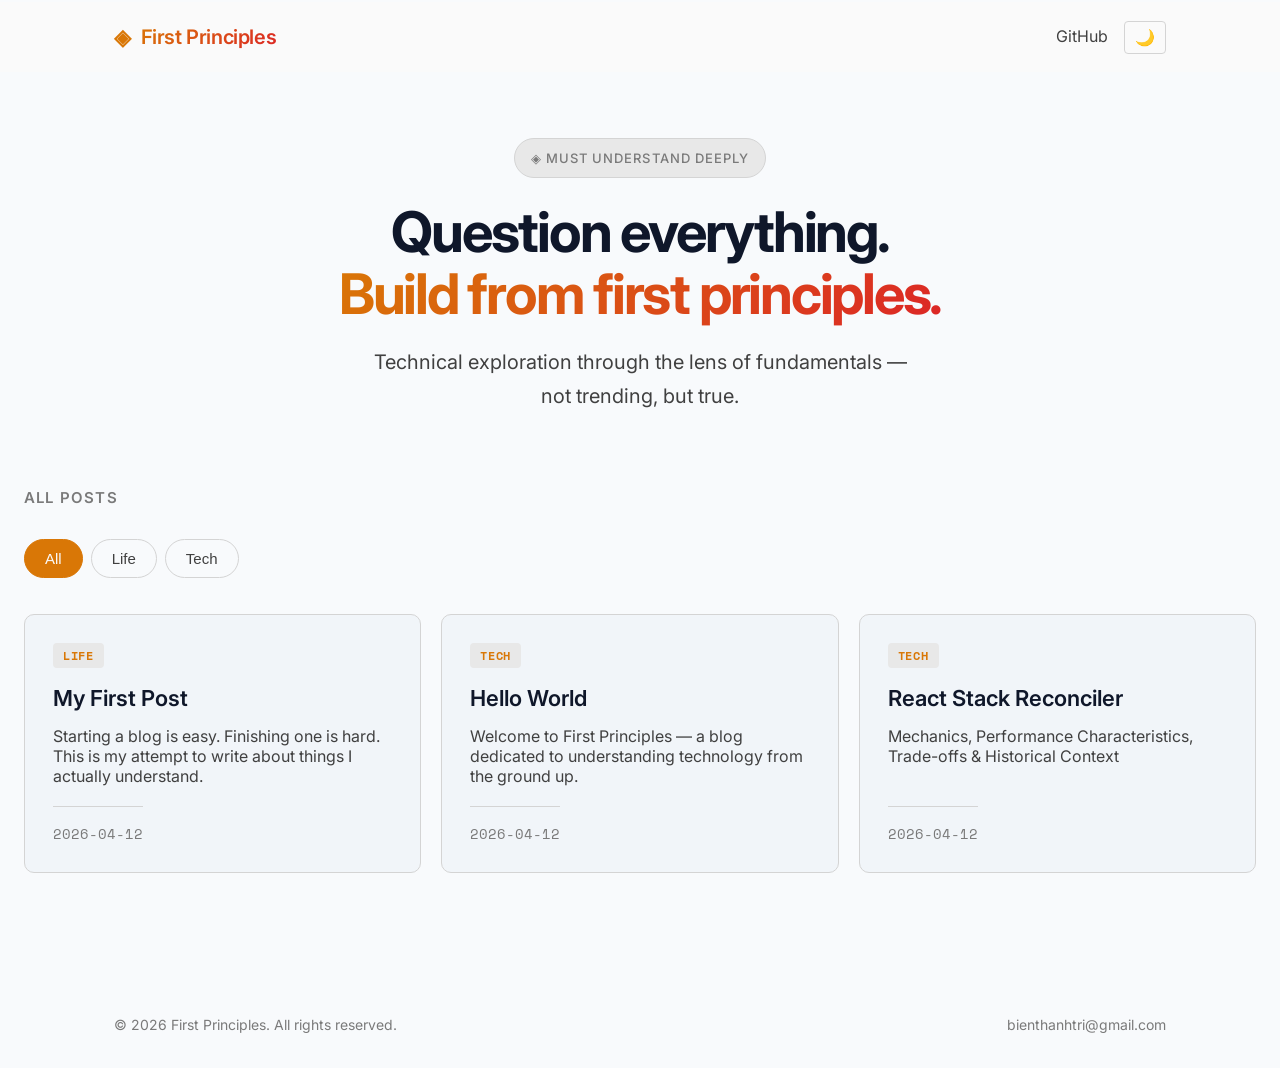
==== commit 8b70df60: "Update global theme" ====
--- a/index.html
+++ b/index.html
@@ -23,18 +23,99 @@
         --accent-secondary: #facc15;
         --radius: 6px;
         --transition: 0.2s ease;
-        color-scheme: dark;
-      }
+        --max-width: 1300px;
+        --bg: #0b0f19;
+        --surface: #1f2937;
+        --surface-hover: #2a3444;
+        --text: #f3f4f6;
+        --text-muted: #9ca3af;
+        --text-heading: #ffffff;
+        --accent-soft: rgba(59, 130, 246, 0.15);
+        --accent-glow: rgba(59, 130, 246, 0.4);
+        --border: #374151;
+        --code-bg: #0d1117;
+        --code-text: #c9d1d9;
+        --success: #22c55e;
+        --warning: #f59e0b;
+        --danger: #ef4444;
+        --shadow: 0 4px 24px rgba(0, 0, 0, 0.4);
+        --radius: 10px;
+        --spacing: 1.5rem;
+        --max-width: 1300px;
+        --font-sans: "Inter", -apple-system, BlinkMacSystemFont, sans-serif;
+        --font-mono: "Space Mono", monospace;
+        --base-size: 17px;
+      }
+
+      [data-theme="light"] {
+        --bg: #f8fafc;
+        --bg-secondary: #f1f5f9;
+        --surface: #ffffff;
+        --surface-hover: #f8fafc;
+        --text: #0f172a;
+        --text-muted: #64748b;
+        --text-heading: #020617;
+        --bg-primary: #fafafa;
+        --bg-tertiary: #e8e8e8;
+        --border-color: #d4d4d4;
+        --text-primary: #1a1a1a;
+        --text-secondary: #404040;
+        --text-muted: #7a7a7a;
+        --accent: #d97706;
+        --accent-secondary: #dc2626;
+        --accent-soft: rgba(37, 99, 235, 0.1);
+        --border: #e2e8f0;
+        --code-bg: #f1f5f9;
+        --code-text: #334155;
+        --shadow: 0 4px 20px rgba(0, 0, 0, 0.08);
+        color-scheme: light;
+      }
+
       * {
         box-sizing: border-box;
         margin: 0;
         padding: 0;
       }
+
+      html {
+        scroll-behavior: smooth;
+        box-sizing: border-box;
+        margin: 0;
+        padding: 0;
+        color-scheme: dark;
+      }
+      body {
+        font-family: var(--font-sans);
+        background: var(--bg);
+        color: var(--text);
+        line-height: 1.7;
+        font-size: 1.05rem;
+        transition:
+          background 0.3s ease,
+          color 0.3s ease;
+      }
+
+      [data-theme="light"] header {
+        background: rgba(250, 250, 250, 0.9);
+      }
+
+      [data-theme="light"] .progress-container {
+        background: rgba(250, 250, 250, 0.9);
+      }
+
+      [data-theme="dark"] header {
+        background: rgba(10, 10, 11, 0.8);
+      }
+
+      [data-theme="dark"] .progress-container {
+        background: rgba(10, 10, 11, 0.8);
+      }
+
       :focus-visible {
         outline: 2px solid var(--accent);
         outline-offset: 2px;
       }
-      
+
       @media (prefers-reduced-motion: reduce) {
         *,
         *::before,
@@ -44,32 +125,21 @@
           transition-duration: 0.01ms !important;
         }
       }
-      :root {
-        --font-sans: "Inter", -apple-system, BlinkMacSystemFont, sans-serif;
-        --font-mono: "Space Mono", monospace;
-        --base-size: 17px;
-      }
-      body {
-        font-family: var(--font-sans);
-        font-size: var(--base-size);
-        background: var(--bg-primary);
-        color: var(--text-primary);
-        line-height: 1.6;
-        min-height: 100vh;
-      }
+
       a {
         color: inherit;
         text-decoration: none;
       }
 
       header {
-        background: rgba(10, 10, 11, 0.8);
-        border-bottom: 1px solid var(--border-color);
         padding: 16px 0;
         position: sticky;
-        top: 0;
+        top: 2px;
         z-index: 100;
-        backdrop-filter: blur(16px);
+        backdrop-filter: blur(100px);
+        transition:
+          background-color var(--transition),
+          border-color var(--transition);
       }
       .header-inner {
         max-width: 1100px;
@@ -78,6 +148,28 @@
         display: flex;
         align-items: center;
         justify-content: space-between;
+      }
+      .header-right {
+        display: flex;
+        align-items: center;
+        gap: 16px;
+      }
+      .theme-toggle {
+        background: transparent;
+        border: 1px solid var(--border-color);
+        color: var(--text-primary);
+        padding: 6px 10px;
+        border-radius: 4px;
+        cursor: pointer;
+        font-size: 1rem;
+        transition: all var(--transition);
+        display: flex;
+        align-items: center;
+        justify-content: center;
+      }
+      .theme-toggle:hover {
+        background: var(--bg-tertiary);
+        border-color: var(--text-secondary);
       }
       .logo {
         display: flex;
@@ -115,9 +207,9 @@
       }
 
       main {
-        max-width: 1300px;
+        max-width: var(--max-width);
         margin: 0 auto;
-        padding: 56px 24px;
+        padding: 20px 24px;
       }
 
       .hero {
@@ -219,7 +311,9 @@
         padding: 28px;
         display: flex;
         flex-direction: column;
-        transition: border-color 0.2s ease, transform 0.2s ease;
+        transition:
+          border-color 0.2s ease,
+          transform 0.2s ease;
         position: relative;
         cursor: pointer;
         width: 100%;
@@ -350,7 +444,7 @@
         justify-content: space-between;
         margin-top: 48px;
         padding-top: 24px;
-        border-top: 1px solid var(--border-color);
+        /* border-top: 1px solid var(--border-color); */
         font-size: 0.875rem;
         color: var(--text-muted);
       }
@@ -499,10 +593,67 @@
         margin: 2em 0;
       }
 
-      main {
-        /* max-width: 720px; */
-        margin: 0 auto;
-        padding: 40px 24px;
+      .toc-sidebar {
+        z-index: 1000;
+        position: fixed;
+        top: 50px;
+        right: 20px;
+        width: 220px;
+        background: var(--surface);
+        border: 1px solid var(--border);
+        border-radius: var(--radius);
+        padding: 1rem;
+        box-shadow: var(--shadow);
+        max-height: calc(100vh - 100px);
+        overflow-y: auto;
+        transition:
+          transform 0.3s ease,
+          opacity 0.3s ease;
+      }
+      .toc-sidebar h3 {
+        font-size: 0.8rem;
+        text-transform: uppercase;
+        letter-spacing: 1px;
+        color: var(--text-muted);
+        margin-bottom: 0.75rem;
+      }
+      .toc-link {
+        display: block;
+        padding: 0.4rem 0.6rem;
+        font-size: 0.85rem;
+        color: var(--text-muted);
+        text-decoration: none;
+        border-radius: 4px;
+        margin-bottom: 0.25rem;
+        transition: all 0.2s;
+        border-left: 2px solid transparent;
+      }
+      .toc-link:hover {
+        background: var(--accent-soft);
+        color: var(--accent);
+      }
+      .toc-link.active {
+        background: var(--accent-soft);
+        color: var(--accent);
+        border-left-color: var(--accent);
+        font-weight: 500;
+      }
+
+      /* Progress Bar */
+      .progress-container {
+        position: fixed;
+        top: 0;
+        left: 0;
+        width: 100%;
+        height: 2px;
+        z-index: 1000;
+      }
+      .progress-bar {
+        height: 100%;
+        width: 0%;
+        background: var(--accent);
+        box-shadow: 0 0 8px var(--accent-glow);
+        transition: width 0.1s linear;
       }
 
       @media (max-width: 640px) {
@@ -523,6 +674,53 @@
         }
         .nav-links a {
           font-size: 0.9375rem;
+        }
+      }
+
+      /* Responsive */
+      @media (max-width: 900px) {
+        .toc-sidebar {
+          display: none;
+        }
+        header h1 {
+          font-size: 1.8rem;
+        }
+        h2 {
+          font-size: 1.4rem;
+        }
+        .card-grid {
+          grid-template-columns: 1fr;
+        }
+      }
+
+      /* Print Styles */
+      @media print {
+        .top-bar,
+        .toc-sidebar,
+        .theme-toggle,
+        .progress-container,
+        .copy-btn {
+          display: none !important;
+        }
+        body {
+          background: #fff;
+          color: #000;
+        }
+        main {
+          margin: 0;
+          padding: 0;
+          max-width: 100%;
+        }
+        .code-block,
+        .card,
+        .table-wrapper,
+        blockquote {
+          border: 1px solid #ccc;
+          background: #f9f9f9 !important;
+        }
+        a {
+          color: #000;
+          text-decoration: underline;
         }
       }
     </style>
@@ -559,15 +757,29 @@
   <body>
     <header>
       <div class="header-inner">
-        <a href="index.html" class="logo" data-link aria-label="First Principles - Home">
+        <a
+          href="index.html"
+          class="logo"
+          data-link
+          aria-label="First Principles - Home"
+        >
           <span class="logo-icon" aria-hidden="true">◈</span>
           <span class="logo-text">First Principles</span>
         </a>
-        <nav class="nav-links">
-          <a href="https://github.com/TriBien" target="_blank" rel="noopener"
-            >GitHub</a
+        <div class="header-right">
+          <nav class="nav-links">
+            <a href="https://github.com/TriBien" target="_blank" rel="noopener"
+              >GitHub</a
+            >
+          </nav>
+          <button
+            class="theme-toggle"
+            id="themeToggle"
+            aria-label="Toggle theme"
           >
-        </nav>
+            🌙
+          </button>
+        </div>
       </div>
     </header>
 
@@ -615,12 +827,93 @@
           const response = await fetch(post.url);
           const html = await response.text();
           mainEl.innerHTML = html;
+
+          // Initialize post features
+          initializePost();
+
           window.scrollTo(0, 0);
         } catch (err) {
           mainEl.innerHTML =
             '<div class="empty-state">Failed to load post</div>';
           console.error("Load post error:", err);
         }
+      }
+
+      function initializeTheme() {
+        const themeToggle = document.getElementById("themeToggle");
+        const html = document.documentElement;
+
+        // Get saved theme or use system preference
+        const savedTheme =
+          localStorage.getItem("theme") ||
+          (window.matchMedia("(prefers-color-scheme: light)").matches
+            ? "light"
+            : "dark");
+
+        html.setAttribute("data-theme", savedTheme);
+        themeToggle.textContent = savedTheme === "dark" ? "☀️" : "🌙";
+
+        themeToggle.addEventListener("click", () => {
+          const current = html.getAttribute("data-theme");
+          const next = current === "dark" ? "light" : "dark";
+          html.setAttribute("data-theme", next);
+          localStorage.setItem("theme", next);
+          themeToggle.textContent = next === "dark" ? "☀️" : "🌙";
+        });
+      }
+
+      function initializePost() {
+        // Scroll Progress
+        const progressBar = mainEl.querySelector("#progressBar");
+        if (progressBar) {
+          window.addEventListener("scroll", () => {
+            const scrollTop =
+              document.documentElement.scrollTop || document.body.scrollTop;
+            const scrollHeight =
+              document.documentElement.scrollHeight -
+              document.documentElement.clientHeight;
+            const scrolled = (scrollTop / scrollHeight) * 100;
+            progressBar.style.width = scrolled + "%";
+          });
+        }
+
+        // TOC Active State
+        const tocLinks = mainEl.querySelectorAll(".toc-link");
+        const sections = mainEl.querySelectorAll("section");
+        if (tocLinks.length > 0 && sections.length > 0) {
+          const observerOptions = {
+            root: null,
+            rootMargin: "-20% 0px -60% 0px",
+            threshold: 0,
+          };
+          const observer = new IntersectionObserver((entries) => {
+            entries.forEach((entry) => {
+              if (entry.isIntersecting) {
+                tocLinks.forEach((link) => link.classList.remove("active"));
+                const activeLink = mainEl.querySelector(
+                  `.toc-link[href="#${entry.target.id}"]`,
+                );
+                if (activeLink) activeLink.classList.add("active");
+              }
+            });
+          }, observerOptions);
+          sections.forEach((section) => observer.observe(section));
+        }
+
+        // Copy Code Function
+        window.copyCode = function (btn) {
+          const pre = btn.parentElement.nextElementSibling;
+          const code = pre.innerText;
+          navigator.clipboard.writeText(code).then(() => {
+            const original = btn.textContent;
+            btn.textContent = "Copied!";
+            btn.style.color = "var(--accent)";
+            setTimeout(() => {
+              btn.textContent = original;
+              btn.style.color = "";
+            }, 2000);
+          });
+        };
       }
 
       function renderFilters() {
@@ -689,8 +982,6 @@
       function handleRouteChange() {
         const slug = parseUrl();
         state.slug = slug;
-
-        console.log("slug: ", slug);
         if (slug) {
           loadPost(slug);
         } else {
@@ -734,6 +1025,9 @@
 
       window.addEventListener("popstate", handleRouteChange);
 
+      // Initialize theme on page load
+      initializeTheme();
+
       handleRouteChange();
     </script>
   </body>
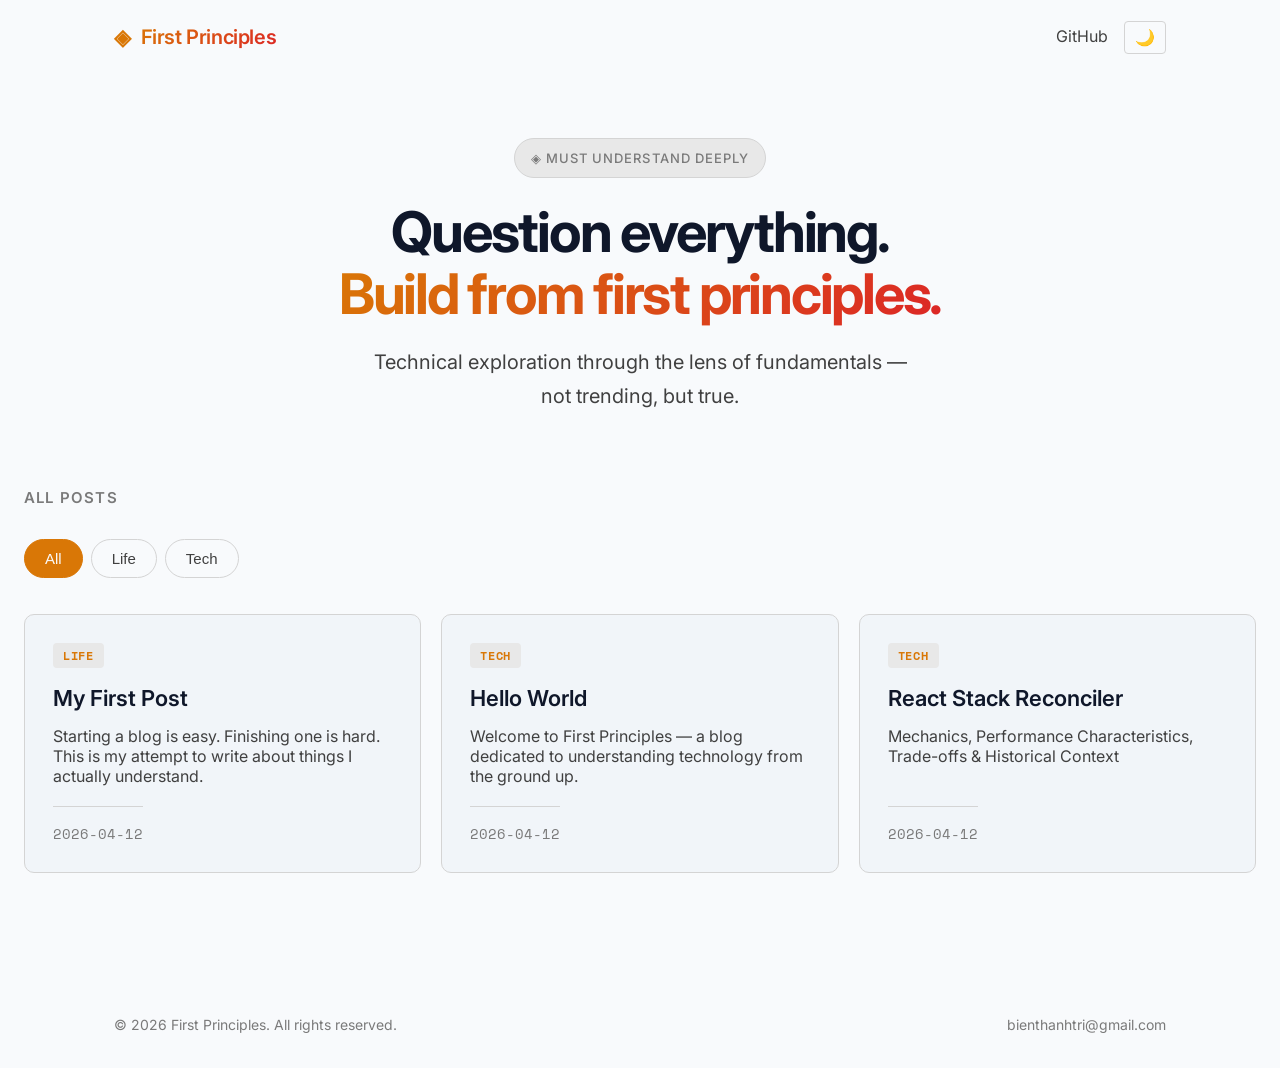
==== commit e46b70cc: "Refactor css" ====
--- a/index.html
+++ b/index.html
@@ -95,22 +95,6 @@
           color 0.3s ease;
       }
 
-      [data-theme="light"] header {
-        background: rgba(250, 250, 250, 0.9);
-      }
-
-      [data-theme="light"] .progress-container {
-        background: rgba(250, 250, 250, 0.9);
-      }
-
-      [data-theme="dark"] header {
-        background: rgba(10, 10, 11, 0.8);
-      }
-
-      [data-theme="dark"] .progress-container {
-        background: rgba(10, 10, 11, 0.8);
-      }
-
       :focus-visible {
         outline: 2px solid var(--accent);
         outline-offset: 2px;
@@ -132,6 +116,7 @@
       }
 
       header {
+        background: var(--bg);
         padding: 16px 0;
         position: sticky;
         top: 2px;
@@ -641,6 +626,7 @@
 
       /* Progress Bar */
       .progress-container {
+        background: var(--bg);
         position: fixed;
         top: 0;
         left: 0;
